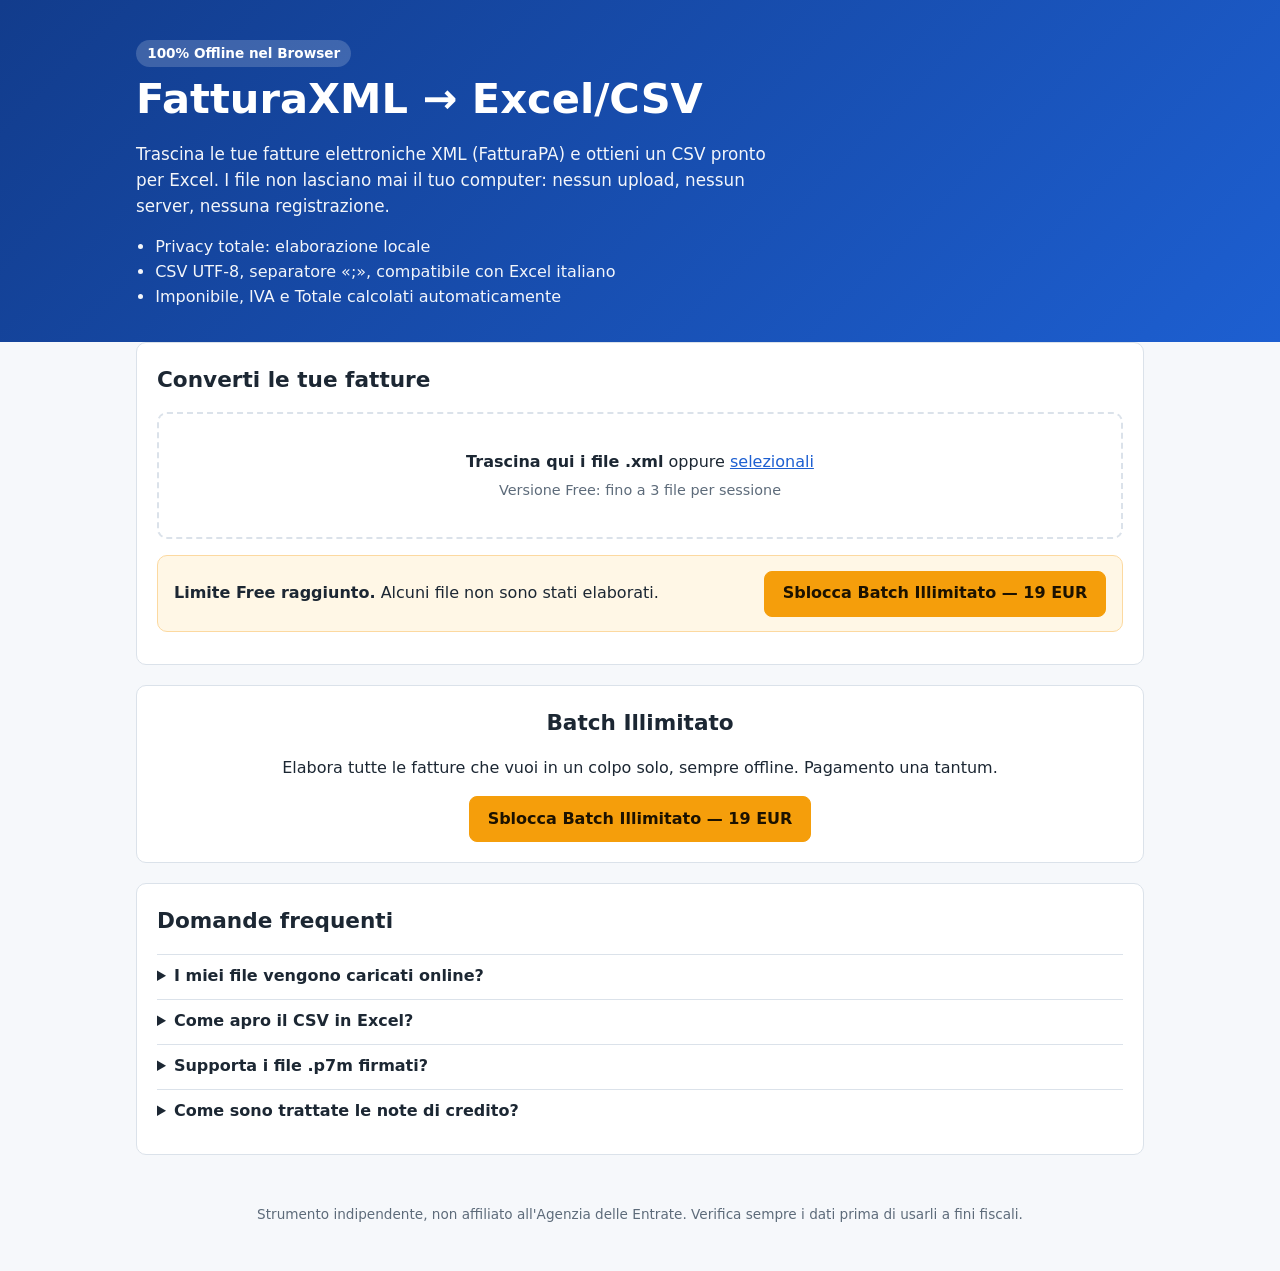
==== index.html @ 77ee7566 "feat(phase2): add FatturaXML -> Excel/CSV static web micro-tool" ====
<!DOCTYPE html>
<html lang="it">
<head>
  <meta charset="utf-8">
  <meta name="viewport" content="width=device-width, initial-scale=1">
  <title>FatturaXML → Excel/CSV — 100% Offline nel Browser</title>
  <meta name="description" content="Converti le fatture elettroniche XML (FatturaPA) in CSV per Excel direttamente nel browser. Nessun upload, nessun server.">
  <link rel="stylesheet" href="style.css">
</head>
<body>
  <header class="hero">
    <div class="container">
      <p class="badge">100% Offline nel Browser</p>
      <h1>FatturaXML → Excel/CSV</h1>
      <p class="lead">Trascina le tue fatture elettroniche XML (FatturaPA) e ottieni un CSV pronto per Excel.
        I file non lasciano mai il tuo computer: nessun upload, nessun server, nessuna registrazione.</p>
      <ul class="features">
        <li>Privacy totale: elaborazione locale</li>
        <li>CSV UTF-8, separatore «;», compatibile con Excel italiano</li>
        <li>Imponibile, IVA e Totale calcolati automaticamente</li>
      </ul>
    </div>
  </header>

  <main class="container">
    <section class="tool" aria-labelledby="tool-title">
      <h2 id="tool-title">Converti le tue fatture</h2>

      <div id="dropzone" class="dropzone" tabindex="0" role="button"
           aria-label="Trascina qui i file XML o premi per selezionarli">
        <p><strong>Trascina qui i file .xml</strong> oppure <span class="link">selezionali</span></p>
        <p class="hint">Versione Free: fino a <span id="free-limit">3</span> file per sessione</p>
        <input id="file-input" type="file" accept=".xml,text/xml,application/xml" multiple hidden>
      </div>

      <div id="banner" class="banner" hidden>
        <p><strong>Limite Free raggiunto.</strong> Alcuni file non sono stati elaborati.</p>
        <a class="btn btn-pro" href="#unlock-pro">Sblocca Batch Illimitato — 19 EUR</a>
      </div>

      <ul id="errors" class="errors" aria-live="polite"></ul>

      <div id="results" hidden>
        <div class="table-wrap">
          <table>
            <thead>
              <tr>
                <th>File</th><th>Tipo</th><th>Numero</th><th>Data</th>
                <th>Cedente</th><th>P.IVA / CF</th>
                <th class="num">Imponibile</th><th class="num">IVA</th><th class="num">Totale</th>
              </tr>
            </thead>
            <tbody id="rows"></tbody>
            <tfoot>
              <tr>
                <td colspan="6">Totali (<span id="count">0</span> documenti)</td>
                <td class="num" id="tot-imponibile">0,00</td>
                <td class="num" id="tot-iva">0,00</td>
                <td class="num" id="tot-totale">0,00</td>
              </tr>
            </tfoot>
          </table>
        </div>
        <div class="actions">
          <button id="export" class="btn btn-primary" type="button">Esporta CSV (Excel)</button>
          <button id="clear" class="btn" type="button">Svuota</button>
        </div>
      </div>
    </section>

    <section class="promo" id="unlock-pro">
      <h2>Batch Illimitato</h2>
      <p>Elabora tutte le fatture che vuoi in un colpo solo, sempre offline. Pagamento una tantum.</p>
      <a class="btn btn-pro" href="#unlock-pro">Sblocca Batch Illimitato — 19 EUR</a>
    </section>

    <section class="faq">
      <h2>Domande frequenti</h2>
      <details><summary>I miei file vengono caricati online?</summary>
        <p>No. Il parsing avviene nel tuo browser; puoi anche scollegarti da internet dopo aver aperto la pagina.</p></details>
      <details><summary>Come apro il CSV in Excel?</summary>
        <p>Doppio clic sul file: il BOM UTF-8 e il separatore «;» fanno aprire correttamente accenti e colonne.</p></details>
      <details><summary>Supporta i file .p7m firmati?</summary>
        <p>No, solo XML FatturaPA in chiaro. Estrai prima l'XML dal file firmato.</p></details>
      <details><summary>Come sono trattate le note di credito?</summary>
        <p>Gli importi sono riportati come nel file, senza cambiare segno; il tipo documento (es. TD04) è nella colonna «Tipo».</p></details>
    </section>
  </main>

  <footer class="footer"><div class="container">
    <p>Strumento indipendente, non affiliato all'Agenzia delle Entrate. Verifica sempre i dati prima di usarli a fini fiscali.</p>
  </div></footer>

  <script src="app.js"></script>
</body>
</html>
---- style.css ----
:root {
  --bg: #f6f8fb; --surface: #fff; --text: #1c2733; --muted: #5d6b7a;
  --border: #dbe2ea; --primary: #1d5fd1; --primary-dark: #164aa6;
  --accent: #f59e0b; --accent-dark: #d97706; --danger: #b42318; --radius: 10px;
}
* { box-sizing: border-box; }
body {
  margin: 0; background: var(--bg); color: var(--text); line-height: 1.55;
  font-family: system-ui, -apple-system, "Segoe UI", Roboto, sans-serif;
}
.container { max-width: 1040px; margin: 0 auto; padding: 0 1rem; }
h1 { font-size: clamp(1.8rem, 5vw, 2.6rem); margin: .4rem 0; line-height: 1.2; }
h2 { font-size: 1.35rem; margin: 0 0 1rem; }

.hero { background: linear-gradient(135deg, #123c8c, var(--primary)); color: #fff; padding: 2.5rem 0 2rem; }
.badge { display: inline-block; margin: 0; padding: .2rem .7rem; border-radius: 999px;
  background: rgba(255, 255, 255, .18); font-size: .85rem; font-weight: 600; }
.lead { max-width: 640px; font-size: 1.05rem; opacity: .95; }
.features { padding-left: 1.2rem; margin: 1rem 0 0; opacity: .95; }

main { padding-top: 1.5rem; padding-bottom: 2rem; }
.tool, .promo, .faq {
  background: var(--surface); border: 1px solid var(--border);
  border-radius: var(--radius); padding: 1.25rem; margin-bottom: 1.25rem;
}

.dropzone {
  border: 2px dashed var(--border); border-radius: var(--radius); padding: 2rem 1rem;
  text-align: center; cursor: pointer; transition: border-color .15s, background .15s;
}
.dropzone p { margin: .25rem 0; }
.dropzone:hover, .dropzone:focus-visible, .dropzone.dragover {
  border-color: var(--primary); background: #eef4ff; outline: none;
}
.link { color: var(--primary); text-decoration: underline; }
.hint { color: var(--muted); font-size: .9rem; }

.banner {
  margin-top: 1rem; padding: .9rem 1rem; border-radius: var(--radius);
  background: #fff7e6; border: 1px solid #fcd9a0;
  display: flex; flex-wrap: wrap; gap: .75rem; align-items: center; justify-content: space-between;
}
.banner p { margin: 0; }
.errors { list-style: none; padding: 0; margin: .75rem 0 0; color: var(--danger); font-size: .92rem; }

.btn {
  display: inline-block; padding: .6rem 1.1rem; border-radius: 8px; border: 1px solid var(--border);
  background: var(--surface); color: var(--text); font: inherit; font-weight: 600;
  text-decoration: none; cursor: pointer;
}
.btn:hover { background: #eef2f7; }
.btn-primary { background: var(--primary); border-color: var(--primary); color: #fff; }
.btn-primary:hover { background: var(--primary-dark); }
.btn-pro { background: var(--accent); border-color: var(--accent); color: #1c1200; }
.btn-pro:hover { background: var(--accent-dark); }
.actions { display: flex; flex-wrap: wrap; gap: .6rem; margin-top: 1rem; }

#results { margin-top: 1.25rem; }
.table-wrap { overflow-x: auto; border: 1px solid var(--border); border-radius: var(--radius); }
table { width: 100%; border-collapse: collapse; font-size: .92rem; min-width: 760px; }
th, td { padding: .55rem .7rem; text-align: left; border-bottom: 1px solid var(--border); white-space: nowrap; }
thead th { background: #eef2f7; font-weight: 700; }
tbody tr:nth-child(even) { background: #fafbfd; }
td.cedente { white-space: normal; min-width: 160px; }
.num { text-align: right; font-variant-numeric: tabular-nums; }
tfoot td { font-weight: 700; background: #eef4ff; border-bottom: 0; }

.promo { text-align: center; }
.faq details { border-top: 1px solid var(--border); padding: .6rem 0; }
.faq summary { cursor: pointer; font-weight: 600; }
.faq p { color: var(--muted); margin: .5rem 0 0; }
.footer { color: var(--muted); font-size: .85rem; padding: 1rem 0 2rem; text-align: center; }

@media (max-width: 600px) {
  .hero { padding: 1.75rem 0 1.5rem; }
  .banner { flex-direction: column; align-items: stretch; text-align: center; }
  .actions .btn { flex: 1 1 100%; text-align: center; }
  .tool, .promo, .faq { padding: 1rem; }
}
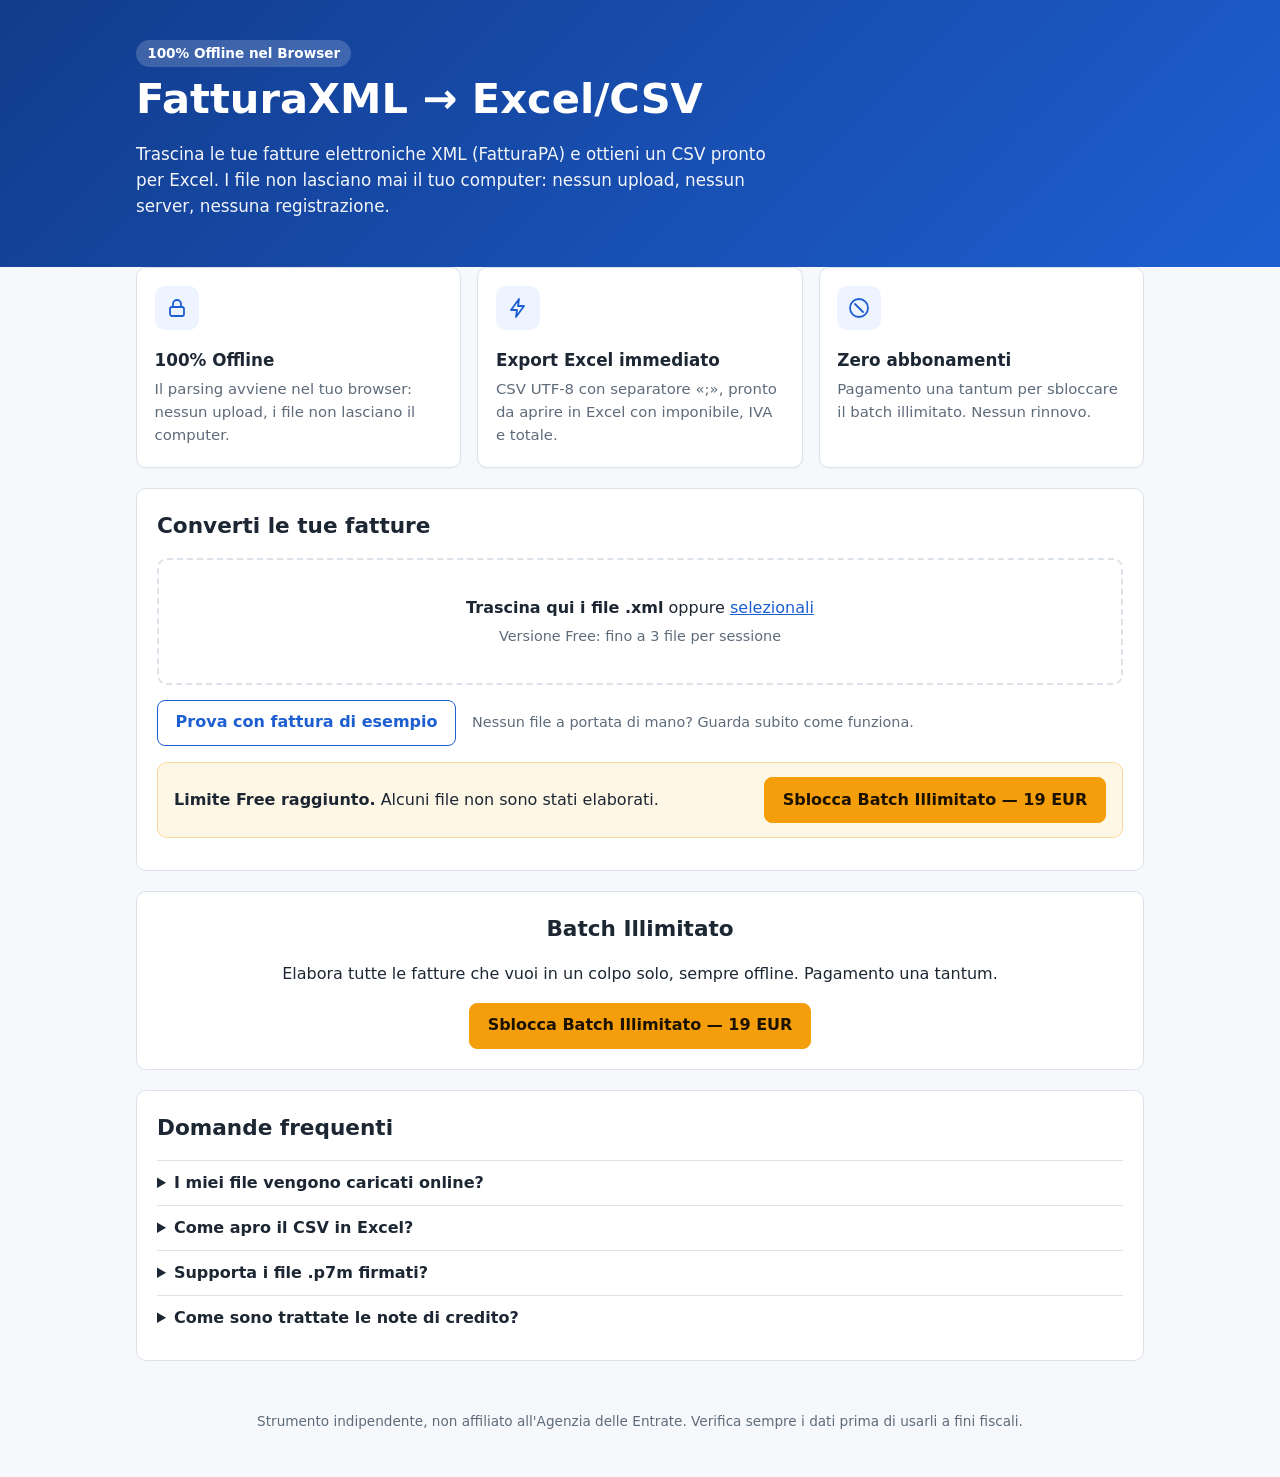
==== commit 06247108: "feat(phase2): add sample invoice button, SVG feature cards, and SEO meta tags" ====
--- a/index.html
+++ b/index.html
@@ -5,6 +5,12 @@
   <meta name="viewport" content="width=device-width, initial-scale=1">
   <title>FatturaXML → Excel/CSV — 100% Offline nel Browser</title>
   <meta name="description" content="Converti le fatture elettroniche XML (FatturaPA) in CSV per Excel direttamente nel browser. Nessun upload, nessun server.">
+  <meta name="robots" content="index, follow">
+  <meta property="og:type" content="website">
+  <meta property="og:locale" content="it_IT">
+  <meta property="og:title" content="FatturaXML → Excel/CSV — 100% Offline nel Browser">
+  <meta property="og:description" content="Converti le fatture elettroniche XML (FatturaPA) in CSV per Excel direttamente nel browser. Nessun upload, nessun abbonamento.">
+  <meta name="twitter:card" content="summary">
   <link rel="stylesheet" href="style.css">
 </head>
 <body>
@@ -14,15 +20,28 @@
       <h1>FatturaXML → Excel/CSV</h1>
       <p class="lead">Trascina le tue fatture elettroniche XML (FatturaPA) e ottieni un CSV pronto per Excel.
         I file non lasciano mai il tuo computer: nessun upload, nessun server, nessuna registrazione.</p>
-      <ul class="features">
-        <li>Privacy totale: elaborazione locale</li>
-        <li>CSV UTF-8, separatore «;», compatibile con Excel italiano</li>
-        <li>Imponibile, IVA e Totale calcolati automaticamente</li>
-      </ul>
     </div>
   </header>
 
   <main class="container">
+    <section class="strengths" aria-label="Punti di forza">
+      <article class="card">
+        <svg class="icon" viewBox="0 0 24 24" aria-hidden="true"><rect x="5" y="11" width="14" height="9" rx="2"/><path d="M8 11V8a4 4 0 0 1 8 0v3"/></svg>
+        <h3>100% Offline</h3>
+        <p>Il parsing avviene nel tuo browser: nessun upload, i file non lasciano il computer.</p>
+      </article>
+      <article class="card">
+        <svg class="icon" viewBox="0 0 24 24" aria-hidden="true"><path d="M13 3 5 14h6l-1 7 8-11h-6z"/></svg>
+        <h3>Export Excel immediato</h3>
+        <p>CSV UTF-8 con separatore «;», pronto da aprire in Excel con imponibile, IVA e totale.</p>
+      </article>
+      <article class="card">
+        <svg class="icon" viewBox="0 0 24 24" aria-hidden="true"><circle cx="12" cy="12" r="9"/><path d="m8 8 8 8"/></svg>
+        <h3>Zero abbonamenti</h3>
+        <p>Pagamento una tantum per sbloccare il batch illimitato. Nessun rinnovo.</p>
+      </article>
+    </section>
+
     <section class="tool" aria-labelledby="tool-title">
       <h2 id="tool-title">Converti le tue fatture</h2>
 
@@ -32,10 +51,14 @@
         <p class="hint">Versione Free: fino a <span id="free-limit">3</span> file per sessione</p>
         <input id="file-input" type="file" accept=".xml,text/xml,application/xml" multiple hidden>
       </div>
+      <div class="sample-row">
+        <button id="sample" class="btn btn-secondary" type="button">Prova con fattura di esempio</button>
+        <span class="hint">Nessun file a portata di mano? Guarda subito come funziona.</span>
+      </div>
 
       <div id="banner" class="banner" hidden>
         <p><strong>Limite Free raggiunto.</strong> Alcuni file non sono stati elaborati.</p>
-        <a class="btn btn-pro" href="#unlock-pro">Sblocca Batch Illimitato — 19 EUR</a>
+        <a class="btn btn-pro" href="https://buy.stripe.com/3cI14q2vE1YC8L1fOeeAg05">Sblocca Batch Illimitato — 19 EUR</a>
       </div>
 
       <ul id="errors" class="errors" aria-live="polite"></ul>
@@ -71,7 +94,7 @@
     <section class="promo" id="unlock-pro">
       <h2>Batch Illimitato</h2>
       <p>Elabora tutte le fatture che vuoi in un colpo solo, sempre offline. Pagamento una tantum.</p>
-      <a class="btn btn-pro" href="#unlock-pro">Sblocca Batch Illimitato — 19 EUR</a>
+      <a class="btn btn-pro" href="https://buy.stripe.com/3cI14q2vE1YC8L1fOeeAg05">Sblocca Batch Illimitato — 19 EUR</a>
     </section>
 
     <section class="faq">
--- a/style.css
+++ b/style.css
@@ -16,9 +16,19 @@
 .badge { display: inline-block; margin: 0; padding: .2rem .7rem; border-radius: 999px;
   background: rgba(255, 255, 255, .18); font-size: .85rem; font-weight: 600; }
 .lead { max-width: 640px; font-size: 1.05rem; opacity: .95; }
-.features { padding-left: 1.2rem; margin: 1rem 0 0; opacity: .95; }
 
 main { padding-top: 1.5rem; padding-bottom: 2rem; }
+.strengths { display: grid; grid-template-columns: repeat(3, 1fr); gap: 1rem; margin-bottom: 1.25rem; }
+.card {
+  background: var(--surface); border: 1px solid var(--border); border-radius: var(--radius);
+  padding: 1.1rem 1.1rem 1.2rem; box-shadow: 0 1px 2px rgba(16, 24, 40, .04);
+}
+.card h3 { margin: .6rem 0 .3rem; font-size: 1.05rem; }
+.card p { margin: 0; color: var(--muted); font-size: .93rem; }
+.icon {
+  width: 44px; height: 44px; padding: 10px; border-radius: 10px; background: #eef4ff;
+  fill: none; stroke: var(--primary); stroke-width: 1.8; stroke-linecap: round; stroke-linejoin: round;
+}
 .tool, .promo, .faq {
   background: var(--surface); border: 1px solid var(--border);
   border-radius: var(--radius); padding: 1.25rem; margin-bottom: 1.25rem;
@@ -51,6 +61,11 @@
 .btn:hover { background: #eef2f7; }
 .btn-primary { background: var(--primary); border-color: var(--primary); color: #fff; }
 .btn-primary:hover { background: var(--primary-dark); }
+.btn-secondary { background: transparent; border-color: var(--primary); color: var(--primary); }
+.btn-secondary:hover { background: #eef4ff; }
+.btn:focus-visible { outline: 2px solid var(--primary); outline-offset: 2px; }
+.sample-row { display: flex; flex-wrap: wrap; gap: .6rem 1rem; align-items: center; margin-top: .9rem; }
+.sample-row .hint { margin: 0; }
 .btn-pro { background: var(--accent); border-color: var(--accent); color: #1c1200; }
 .btn-pro:hover { background: var(--accent-dark); }
 .actions { display: flex; flex-wrap: wrap; gap: .6rem; margin-top: 1rem; }
@@ -71,7 +86,11 @@
 .faq p { color: var(--muted); margin: .5rem 0 0; }
 .footer { color: var(--muted); font-size: .85rem; padding: 1rem 0 2rem; text-align: center; }
 
+@media (max-width: 800px) {
+  .strengths { grid-template-columns: 1fr; }
+}
 @media (max-width: 600px) {
+  .sample-row { flex-direction: column; align-items: stretch; text-align: center; }
   .hero { padding: 1.75rem 0 1.5rem; }
   .banner { flex-direction: column; align-items: stretch; text-align: center; }
   .actions .btn { flex: 1 1 100%; text-align: center; }
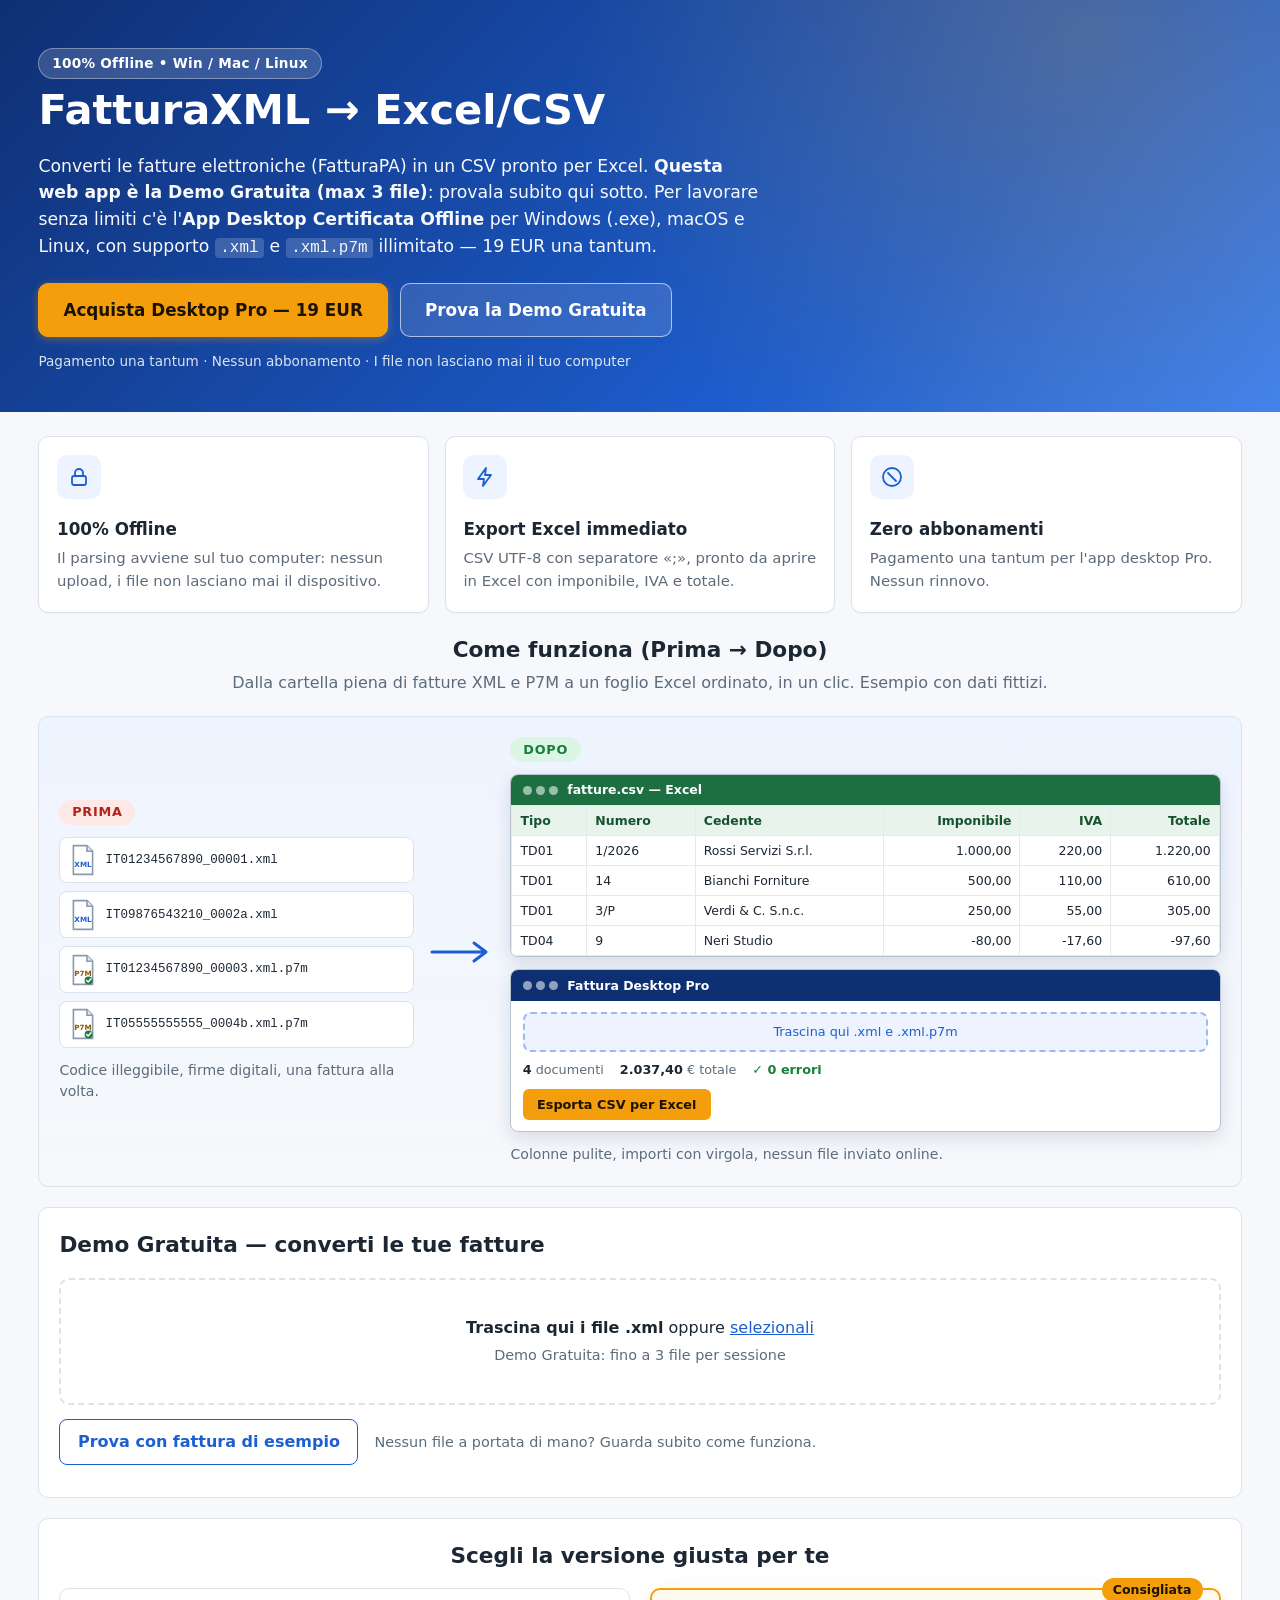
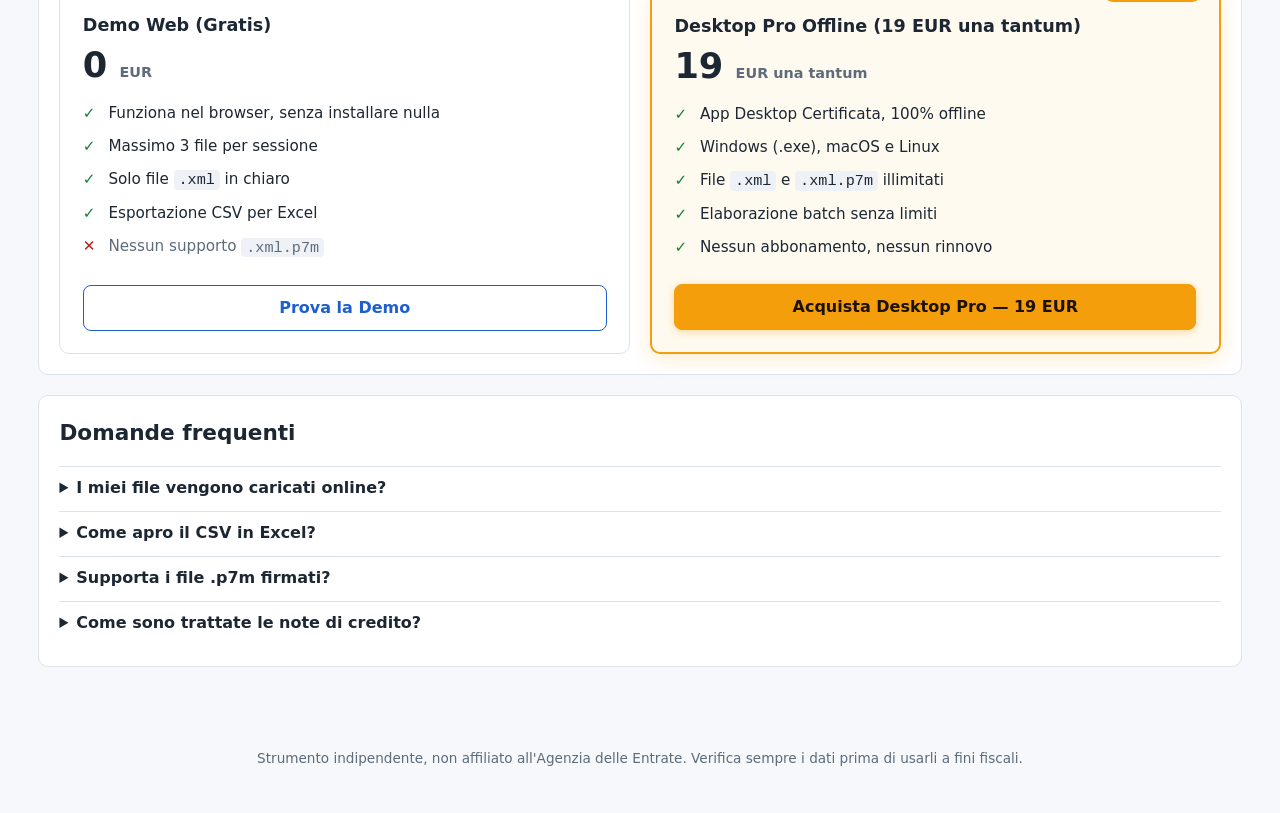
==== commit 60bf1d40: "feat(phase2): add fattura_desktop Pro converter, update docs UI, SPEC and README" ====
--- a/index.html
+++ b/index.html
@@ -3,23 +3,30 @@
 <head>
   <meta charset="utf-8">
   <meta name="viewport" content="width=device-width, initial-scale=1">
-  <title>FatturaXML → Excel/CSV — 100% Offline nel Browser</title>
-  <meta name="description" content="Converti le fatture elettroniche XML (FatturaPA) in CSV per Excel direttamente nel browser. Nessun upload, nessun server.">
+  <title>FatturaXML → Excel/CSV — Demo Gratuita e App Desktop Offline</title>
+  <meta name="description" content="Prova gratis la conversione di fatture elettroniche XML in CSV/Excel (max 3 file). Versione Pro da 19 EUR: app desktop offline per Windows, macOS e Linux, .xml e .xml.p7m illimitati.">
   <meta name="robots" content="index, follow">
   <meta property="og:type" content="website">
   <meta property="og:locale" content="it_IT">
-  <meta property="og:title" content="FatturaXML → Excel/CSV — 100% Offline nel Browser">
-  <meta property="og:description" content="Converti le fatture elettroniche XML (FatturaPA) in CSV per Excel direttamente nel browser. Nessun upload, nessun abbonamento.">
+  <meta property="og:title" content="FatturaXML → Excel/CSV — Demo Gratuita e App Desktop Offline">
+  <meta property="og:description" content="Demo web gratuita (max 3 file) e app desktop Pro offline da 19 EUR una tantum per Windows, macOS e Linux. Nessun abbonamento.">
   <meta name="twitter:card" content="summary">
   <link rel="stylesheet" href="style.css">
 </head>
 <body>
   <header class="hero">
     <div class="container">
-      <p class="badge">100% Offline nel Browser</p>
+      <p class="badge">100% Offline • Win / Mac / Linux</p>
       <h1>FatturaXML → Excel/CSV</h1>
-      <p class="lead">Trascina le tue fatture elettroniche XML (FatturaPA) e ottieni un CSV pronto per Excel.
-        I file non lasciano mai il tuo computer: nessun upload, nessun server, nessuna registrazione.</p>
+      <p class="lead">Converti le fatture elettroniche (FatturaPA) in un CSV pronto per Excel.
+        <strong>Questa web app è la Demo Gratuita (max 3 file)</strong>: provala subito qui sotto.
+        Per lavorare senza limiti c'è l'<strong>App Desktop Certificata Offline</strong> per Windows (.exe),
+        macOS e Linux, con supporto <code>.xml</code> e <code>.xml.p7m</code> illimitato — 19&nbsp;EUR una tantum.</p>
+      <div class="hero-cta">
+        <a class="btn btn-pro btn-lg" href="https://buy.stripe.com/3cI14q2vE1YC8L1fOeeAg05">Acquista Desktop Pro — 19 EUR</a>
+        <a class="btn btn-ghost btn-lg" href="#tool-title">Prova la Demo Gratuita</a>
+      </div>
+      <p class="hero-note">Pagamento una tantum · Nessun abbonamento · I file non lasciano mai il tuo computer</p>
     </div>
   </header>
 
@@ -28,7 +35,7 @@
       <article class="card">
         <svg class="icon" viewBox="0 0 24 24" aria-hidden="true"><rect x="5" y="11" width="14" height="9" rx="2"/><path d="M8 11V8a4 4 0 0 1 8 0v3"/></svg>
         <h3>100% Offline</h3>
-        <p>Il parsing avviene nel tuo browser: nessun upload, i file non lasciano il computer.</p>
+        <p>Il parsing avviene sul tuo computer: nessun upload, i file non lasciano mai il dispositivo.</p>
       </article>
       <article class="card">
         <svg class="icon" viewBox="0 0 24 24" aria-hidden="true"><path d="M13 3 5 14h6l-1 7 8-11h-6z"/></svg>
@@ -38,17 +45,62 @@
       <article class="card">
         <svg class="icon" viewBox="0 0 24 24" aria-hidden="true"><circle cx="12" cy="12" r="9"/><path d="m8 8 8 8"/></svg>
         <h3>Zero abbonamenti</h3>
-        <p>Pagamento una tantum per sbloccare il batch illimitato. Nessun rinnovo.</p>
+        <p>Pagamento una tantum per l'app desktop Pro. Nessun rinnovo.</p>
       </article>
     </section>
 
+    <section class="how" aria-labelledby="how-title">
+      <h2 id="how-title">Come funziona (Prima → Dopo)</h2>
+      <p class="how-intro">Dalla cartella piena di fatture XML e P7M a un foglio Excel ordinato, in un clic.
+        Esempio con dati fittizi.</p>
+      <figure class="flow" aria-label="Prima: file .xml e .xml.p7m. Dopo: tabella Excel e finestra Desktop Pro con gli stessi dati.">
+        <div class="flow-step" aria-hidden="true">
+          <p class="flow-label flow-before">Prima</p>
+          <ul class="files">
+            <li><svg viewBox="0 0 32 40"><path class="doc" d="M4 2h17l7 7v29H4z"/><path class="fold" d="M21 2v7h7"/><text x="16" y="29" text-anchor="middle">XML</text></svg><span>IT01234567890_00001.xml</span></li>
+            <li><svg viewBox="0 0 32 40"><path class="doc" d="M4 2h17l7 7v29H4z"/><path class="fold" d="M21 2v7h7"/><text x="16" y="29" text-anchor="middle">XML</text></svg><span>IT09876543210_0002a.xml</span></li>
+            <li class="signed"><svg viewBox="0 0 32 40"><path class="doc" d="M4 2h17l7 7v29H4z"/><path class="fold" d="M21 2v7h7"/><text x="16" y="27" text-anchor="middle">P7M</text><circle class="seal" cx="23" cy="33" r="5"/><path class="tick" d="m20.5 33 2 2 3.5-4"/></svg><span>IT01234567890_00003.xml.p7m</span></li>
+            <li class="signed"><svg viewBox="0 0 32 40"><path class="doc" d="M4 2h17l7 7v29H4z"/><path class="fold" d="M21 2v7h7"/><text x="16" y="27" text-anchor="middle">P7M</text><circle class="seal" cx="23" cy="33" r="5"/><path class="tick" d="m20.5 33 2 2 3.5-4"/></svg><span>IT05555555555_0004b.xml.p7m</span></li>
+          </ul>
+          <p class="flow-cap">Codice illeggibile, firme digitali, una fattura alla volta.</p>
+        </div>
+
+        <svg class="flow-arrow" viewBox="0 0 64 24" aria-hidden="true"><path d="M2 12h54m-12-9 12 9-12 9"/></svg>
+
+        <div class="flow-step" aria-hidden="true">
+          <p class="flow-label flow-after">Dopo</p>
+          <div class="mock sheet">
+            <div class="mock-bar sheet-bar"><span class="dots"><i></i><i></i><i></i></span>fatture.csv — Excel</div>
+            <table class="mock-table">
+              <thead><tr><th>Tipo</th><th>Numero</th><th>Cedente</th><th class="num">Imponibile</th><th class="num">IVA</th><th class="num">Totale</th></tr></thead>
+              <tbody>
+                <tr><td>TD01</td><td>1/2026</td><td>Rossi Servizi S.r.l.</td><td class="num">1.000,00</td><td class="num">220,00</td><td class="num">1.220,00</td></tr>
+                <tr><td>TD01</td><td>14</td><td>Bianchi Forniture</td><td class="num">500,00</td><td class="num">110,00</td><td class="num">610,00</td></tr>
+                <tr><td>TD01</td><td>3/P</td><td>Verdi &amp; C. S.n.c.</td><td class="num">250,00</td><td class="num">55,00</td><td class="num">305,00</td></tr>
+                <tr><td>TD04</td><td>9</td><td>Neri Studio</td><td class="num">-80,00</td><td class="num">-17,60</td><td class="num">-97,60</td></tr>
+              </tbody>
+            </table>
+          </div>
+          <div class="mock app">
+            <div class="mock-bar app-bar"><span class="dots"><i></i><i></i><i></i></span>Fattura Desktop Pro</div>
+            <div class="app-body">
+              <div class="app-drop">Trascina qui .xml e .xml.p7m</div>
+              <div class="app-stats"><span><b>4</b> documenti</span><span><b>2.037,40</b> € totale</span><span class="ok">✓ 0 errori</span></div>
+              <div class="app-btn">Esporta CSV per Excel</div>
+            </div>
+          </div>
+          <p class="flow-cap">Colonne pulite, importi con virgola, nessun file inviato online.</p>
+        </div>
+      </figure>
+    </section>
+
     <section class="tool" aria-labelledby="tool-title">
-      <h2 id="tool-title">Converti le tue fatture</h2>
+      <h2 id="tool-title">Demo Gratuita — converti le tue fatture</h2>
 
       <div id="dropzone" class="dropzone" tabindex="0" role="button"
            aria-label="Trascina qui i file XML o premi per selezionarli">
         <p><strong>Trascina qui i file .xml</strong> oppure <span class="link">selezionali</span></p>
-        <p class="hint">Versione Free: fino a <span id="free-limit">3</span> file per sessione</p>
+        <p class="hint">Demo Gratuita: fino a <span id="free-limit">3</span> file per sessione</p>
         <input id="file-input" type="file" accept=".xml,text/xml,application/xml" multiple hidden>
       </div>
       <div class="sample-row">
@@ -57,8 +109,8 @@
       </div>
 
       <div id="banner" class="banner" hidden>
-        <p><strong>Limite Free raggiunto.</strong> Alcuni file non sono stati elaborati.</p>
-        <a class="btn btn-pro" href="https://buy.stripe.com/3cI14q2vE1YC8L1fOeeAg05">Sblocca Batch Illimitato — 19 EUR</a>
+        <p><strong>Limite della Demo raggiunto.</strong> Alcuni file non sono stati elaborati.</p>
+        <a class="btn btn-pro" href="https://buy.stripe.com/3cI14q2vE1YC8L1fOeeAg05">Ottieni Desktop Pro — 19 EUR</a>
       </div>
 
       <ul id="errors" class="errors" aria-live="polite"></ul>
@@ -91,20 +143,45 @@
       </div>
     </section>
 
-    <section class="promo" id="unlock-pro">
-      <h2>Batch Illimitato</h2>
-      <p>Elabora tutte le fatture che vuoi in un colpo solo, sempre offline. Pagamento una tantum.</p>
-      <a class="btn btn-pro" href="https://buy.stripe.com/3cI14q2vE1YC8L1fOeeAg05">Sblocca Batch Illimitato — 19 EUR</a>
+    <section class="compare" id="unlock-pro" aria-labelledby="compare-title">
+      <h2 id="compare-title">Scegli la versione giusta per te</h2>
+      <div class="compare-grid">
+        <article class="plan">
+          <h3>Demo Web (Gratis)</h3>
+          <p class="price">0 <span>EUR</span></p>
+          <ul class="features">
+            <li>Funziona nel browser, senza installare nulla</li>
+            <li>Massimo 3 file per sessione</li>
+            <li>Solo file <code>.xml</code> in chiaro</li>
+            <li>Esportazione CSV per Excel</li>
+            <li class="no">Nessun supporto <code>.xml.p7m</code></li>
+          </ul>
+          <a class="btn btn-secondary btn-block" href="#tool-title">Prova la Demo</a>
+        </article>
+        <article class="plan plan-pro">
+          <p class="plan-flag">Consigliata</p>
+          <h3>Desktop Pro Offline (19 EUR una tantum)</h3>
+          <p class="price">19 <span>EUR una tantum</span></p>
+          <ul class="features">
+            <li>App Desktop Certificata, 100% offline</li>
+            <li>Windows (.exe), macOS e Linux</li>
+            <li>File <code>.xml</code> e <code>.xml.p7m</code> illimitati</li>
+            <li>Elaborazione batch senza limiti</li>
+            <li>Nessun abbonamento, nessun rinnovo</li>
+          </ul>
+          <a class="btn btn-pro btn-block" href="https://buy.stripe.com/3cI14q2vE1YC8L1fOeeAg05">Acquista Desktop Pro — 19 EUR</a>
+        </article>
+      </div>
     </section>
 
     <section class="faq">
       <h2>Domande frequenti</h2>
       <details><summary>I miei file vengono caricati online?</summary>
-        <p>No. Il parsing avviene nel tuo browser; puoi anche scollegarti da internet dopo aver aperto la pagina.</p></details>
+        <p>No. Il parsing avviene nel tuo browser (Demo) o sul tuo computer (Desktop Pro); puoi anche scollegarti da internet dopo aver aperto la pagina.</p></details>
       <details><summary>Come apro il CSV in Excel?</summary>
         <p>Doppio clic sul file: il BOM UTF-8 e il separatore «;» fanno aprire correttamente accenti e colonne.</p></details>
       <details><summary>Supporta i file .p7m firmati?</summary>
-        <p>No, solo XML FatturaPA in chiaro. Estrai prima l'XML dal file firmato.</p></details>
+        <p>La Demo Web legge solo XML FatturaPA in chiaro. L'App Desktop Pro supporta <code>.xml</code> e <code>.xml.p7m</code> senza limiti.</p></details>
       <details><summary>Come sono trattate le note di credito?</summary>
         <p>Gli importi sono riportati come nel file, senza cambiare segno; il tipo documento (es. TD04) è nella colonna «Tipo».</p></details>
     </section>
--- a/style.css
+++ b/style.css
@@ -4,18 +4,28 @@
   --accent: #f59e0b; --accent-dark: #d97706; --danger: #b42318; --radius: 10px;
 }
 * { box-sizing: border-box; }
+[hidden] { display: none !important; }
+html { scroll-behavior: smooth; }
 body {
   margin: 0; background: var(--bg); color: var(--text); line-height: 1.55;
   font-family: system-ui, -apple-system, "Segoe UI", Roboto, sans-serif;
 }
-.container { max-width: 1040px; margin: 0 auto; padding: 0 1rem; }
+.container { width: min(94%, 1240px); margin: 0 auto; }
 h1 { font-size: clamp(1.8rem, 5vw, 2.6rem); margin: .4rem 0; line-height: 1.2; }
 h2 { font-size: 1.35rem; margin: 0 0 1rem; }
 
-.hero { background: linear-gradient(135deg, #123c8c, var(--primary)); color: #fff; padding: 2.5rem 0 2rem; }
-.badge { display: inline-block; margin: 0; padding: .2rem .7rem; border-radius: 999px;
-  background: rgba(255, 255, 255, .18); font-size: .85rem; font-weight: 600; }
-.lead { max-width: 640px; font-size: 1.05rem; opacity: .95; }
+.hero {
+  background: radial-gradient(circle at 85% 10%, rgba(245, 158, 11, .22), transparent 45%),
+    linear-gradient(135deg, #0f2f73, #1d5fd1 70%, #3b82f6);
+  color: #fff; padding: 3rem 0 2.5rem;
+}
+.badge { display: inline-block; margin: 0; padding: .25rem .8rem; border-radius: 999px;
+  background: rgba(255, 255, 255, .16); border: 1px solid rgba(255, 255, 255, .35);
+  font-size: .85rem; font-weight: 600; letter-spacing: .02em; }
+.lead { max-width: 720px; font-size: 1.08rem; opacity: .97; }
+.lead code { background: rgba(255, 255, 255, .18); padding: .05rem .35rem; border-radius: 4px; font-size: .92em; }
+.hero-cta { display: flex; flex-wrap: wrap; gap: .75rem; margin-top: 1.4rem; }
+.hero-note { margin: .9rem 0 0; font-size: .85rem; opacity: .85; }
 
 main { padding-top: 1.5rem; padding-bottom: 2rem; }
 .strengths { display: grid; grid-template-columns: repeat(3, 1fr); gap: 1rem; margin-bottom: 1.25rem; }
@@ -29,7 +39,71 @@
   width: 44px; height: 44px; padding: 10px; border-radius: 10px; background: #eef4ff;
   fill: none; stroke: var(--primary); stroke-width: 1.8; stroke-linecap: round; stroke-linejoin: round;
 }
-.tool, .promo, .faq {
+.how { margin-bottom: 1.25rem; }
+.how h2 { text-align: center; margin-bottom: .3rem; }
+.how-intro { text-align: center; color: var(--muted); margin: 0 0 1.25rem; }
+.flow {
+  display: grid; grid-template-columns: minmax(0, 1fr) 64px minmax(0, 2fr); gap: 1rem;
+  align-items: center; margin: 0; padding: 1.25rem; border-radius: var(--radius);
+  background: linear-gradient(180deg, #eef4ff, #f6f8fb); border: 1px solid var(--border);
+}
+.flow-step { display: flex; flex-direction: column; gap: .75rem; min-width: 0; }
+.flow-label {
+  align-self: flex-start; margin: 0; padding: .15rem .8rem; border-radius: 999px;
+  font-size: .8rem; font-weight: 700; letter-spacing: .06em; text-transform: uppercase;
+}
+.flow-before { background: #fde8e6; color: var(--danger); }
+.flow-after { background: #dcf5e4; color: #16803c; }
+.flow-cap { margin: 0; color: var(--muted); font-size: .88rem; }
+.flow-arrow {
+  width: 64px; height: 24px; fill: none; stroke: var(--primary); stroke-width: 3;
+  stroke-linecap: round; stroke-linejoin: round;
+}
+.files { list-style: none; margin: 0; padding: 0; display: grid; gap: .5rem; }
+.files li {
+  display: flex; align-items: center; gap: .6rem; padding: .4rem .6rem; min-width: 0;
+  background: var(--surface); border: 1px solid var(--border); border-radius: 8px;
+}
+.files svg { flex: none; width: 26px; height: 32px; }
+.files span { font: .78rem/1.3 ui-monospace, SFMono-Regular, Menlo, monospace; overflow-wrap: anywhere; }
+.files .doc { fill: #fff; stroke: #8a99ad; stroke-width: 2; }
+.files .fold { fill: #e3e9f1; stroke: #8a99ad; stroke-width: 2; }
+.files text { font: 700 9px system-ui, sans-serif; fill: var(--primary); }
+.files .signed text { fill: #8a5a00; }
+.files .seal { fill: #16803c; }
+.files .tick { fill: none; stroke: #fff; stroke-width: 1.8; stroke-linecap: round; stroke-linejoin: round; }
+
+.mock {
+  background: var(--surface); border: 1px solid #b9c4d2; border-radius: 8px; overflow: hidden;
+  box-shadow: 0 6px 18px rgba(16, 24, 40, .12);
+}
+.mock-bar {
+  display: flex; align-items: center; gap: .6rem; padding: .35rem .7rem;
+  font-size: .78rem; font-weight: 600; color: #fff;
+}
+.sheet-bar { background: #1d6f42; }
+.app-bar { background: #0f2f73; }
+.dots { display: inline-flex; gap: 4px; }
+.dots i { width: 9px; height: 9px; border-radius: 50%; background: rgba(255, 255, 255, .55); }
+.mock-table { min-width: 0; font-size: .78rem; }
+.mock-table th, .mock-table td { padding: .3rem .5rem; border: 1px solid #e3e9f1; }
+.mock-table thead th { background: #e8f3ec; color: #14532d; }
+.mock-table tbody tr:nth-child(even) { background: #fff; }
+.mock-table td:nth-child(3) { white-space: normal; }
+.app-body { display: grid; gap: .55rem; padding: .7rem; }
+.app-drop {
+  padding: .5rem; text-align: center; font-size: .8rem; color: var(--primary);
+  border: 2px dashed #9db8ea; border-radius: 8px; background: #eef4ff;
+}
+.app-stats { display: flex; flex-wrap: wrap; gap: .3rem 1rem; font-size: .8rem; color: var(--muted); }
+.app-stats b { color: var(--text); }
+.app-stats .ok { color: #16803c; font-weight: 700; }
+.app-btn {
+  justify-self: start; padding: .35rem .9rem; border-radius: 6px; font-size: .8rem;
+  font-weight: 700; background: var(--accent); color: #1c1200;
+}
+
+.tool, .compare, .faq {
   background: var(--surface); border: 1px solid var(--border);
   border-radius: var(--radius); padding: 1.25rem; margin-bottom: 1.25rem;
 }
@@ -57,8 +131,9 @@
   display: inline-block; padding: .6rem 1.1rem; border-radius: 8px; border: 1px solid var(--border);
   background: var(--surface); color: var(--text); font: inherit; font-weight: 600;
   text-decoration: none; cursor: pointer;
-}
-.btn:hover { background: #eef2f7; }
+  transition: transform .12s, box-shadow .12s, background .12s;
+}
+.btn:hover { background: #eef2f7; transform: translateY(-1px); }
 .btn-primary { background: var(--primary); border-color: var(--primary); color: #fff; }
 .btn-primary:hover { background: var(--primary-dark); }
 .btn-secondary { background: transparent; border-color: var(--primary); color: var(--primary); }
@@ -66,8 +141,12 @@
 .btn:focus-visible { outline: 2px solid var(--primary); outline-offset: 2px; }
 .sample-row { display: flex; flex-wrap: wrap; gap: .6rem 1rem; align-items: center; margin-top: .9rem; }
 .sample-row .hint { margin: 0; }
-.btn-pro { background: var(--accent); border-color: var(--accent); color: #1c1200; }
-.btn-pro:hover { background: var(--accent-dark); }
+.btn-pro { background: var(--accent); border-color: var(--accent); color: #1c1200; box-shadow: 0 2px 8px rgba(245, 158, 11, .35); }
+.btn-pro:hover { background: var(--accent-dark); box-shadow: 0 4px 14px rgba(245, 158, 11, .45); }
+.btn-lg { padding: .8rem 1.5rem; font-size: 1.05rem; border-radius: 10px; }
+.btn-block { display: block; text-align: center; }
+.btn-ghost { background: rgba(255, 255, 255, .12); border-color: rgba(255, 255, 255, .6); color: #fff; }
+.btn-ghost:hover { background: rgba(255, 255, 255, .24); }
 .actions { display: flex; flex-wrap: wrap; gap: .6rem; margin-top: 1rem; }
 
 #results { margin-top: 1.25rem; }
@@ -80,19 +159,42 @@
 .num { text-align: right; font-variant-numeric: tabular-nums; }
 tfoot td { font-weight: 700; background: #eef4ff; border-bottom: 0; }
 
-.promo { text-align: center; }
+.compare h2 { text-align: center; }
+.compare-grid { display: grid; grid-template-columns: repeat(2, 1fr); gap: 1.25rem; align-items: stretch; }
+.plan {
+  position: relative; display: flex; flex-direction: column; padding: 1.4rem;
+  border: 1px solid var(--border); border-radius: var(--radius); background: var(--surface);
+}
+.plan h3 { margin: 0 0 .4rem; font-size: 1.1rem; }
+.plan-pro { border: 2px solid var(--accent); background: #fffaf0; box-shadow: 0 6px 20px rgba(245, 158, 11, .18); }
+.plan-flag {
+  position: absolute; top: -.8rem; right: 1rem; margin: 0; padding: .15rem .7rem; border-radius: 999px;
+  background: var(--accent); color: #1c1200; font-size: .78rem; font-weight: 700;
+}
+.price { margin: 0 0 .8rem; font-size: 2.2rem; font-weight: 800; line-height: 1.1; }
+.price span { font-size: .9rem; font-weight: 600; color: var(--muted); }
+.features { list-style: none; margin: 0 0 1.2rem; padding: 0; flex: 1; }
+.features li { position: relative; padding: .3rem 0 .3rem 1.6rem; font-size: .95rem; }
+.features li::before { content: "✓"; position: absolute; left: 0; color: #16803c; font-weight: 700; }
+.features li.no { color: var(--muted); }
+.features li.no::before { content: "✕"; color: var(--danger); }
+.features code { background: #eef2f7; padding: .05rem .3rem; border-radius: 4px; }
+
 .faq details { border-top: 1px solid var(--border); padding: .6rem 0; }
 .faq summary { cursor: pointer; font-weight: 600; }
 .faq p { color: var(--muted); margin: .5rem 0 0; }
 .footer { color: var(--muted); font-size: .85rem; padding: 1rem 0 2rem; text-align: center; }
 
 @media (max-width: 800px) {
-  .strengths { grid-template-columns: 1fr; }
+  .strengths, .compare-grid { grid-template-columns: 1fr; }
+  .flow { grid-template-columns: 1fr; }
+  .flow-arrow { justify-self: center; transform: rotate(90deg); margin: .25rem 0; }
 }
 @media (max-width: 600px) {
   .sample-row { flex-direction: column; align-items: stretch; text-align: center; }
-  .hero { padding: 1.75rem 0 1.5rem; }
+  .hero { padding: 2rem 0 1.75rem; }
+  .hero-cta .btn { flex: 1 1 100%; text-align: center; }
   .banner { flex-direction: column; align-items: stretch; text-align: center; }
   .actions .btn { flex: 1 1 100%; text-align: center; }
-  .tool, .promo, .faq { padding: 1rem; }
-}
+  .tool, .compare, .faq { padding: 1rem; }
+}
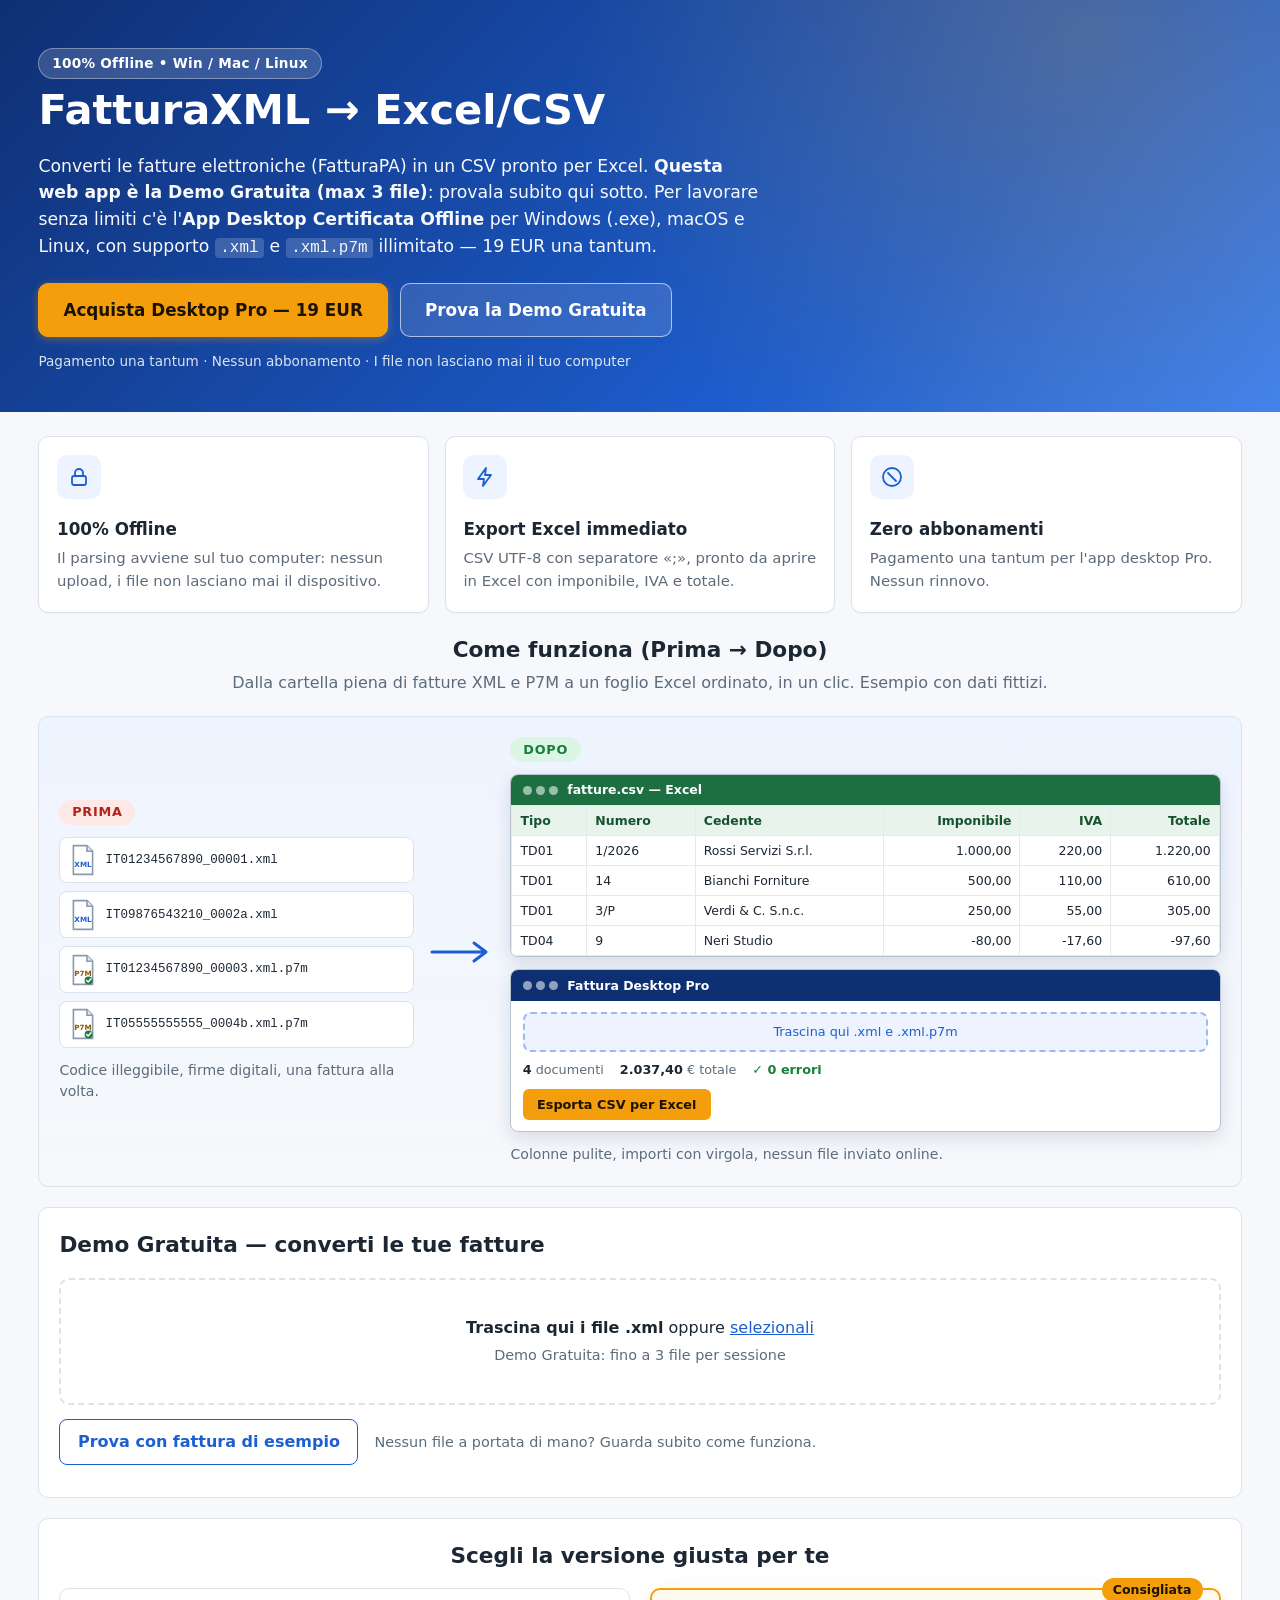
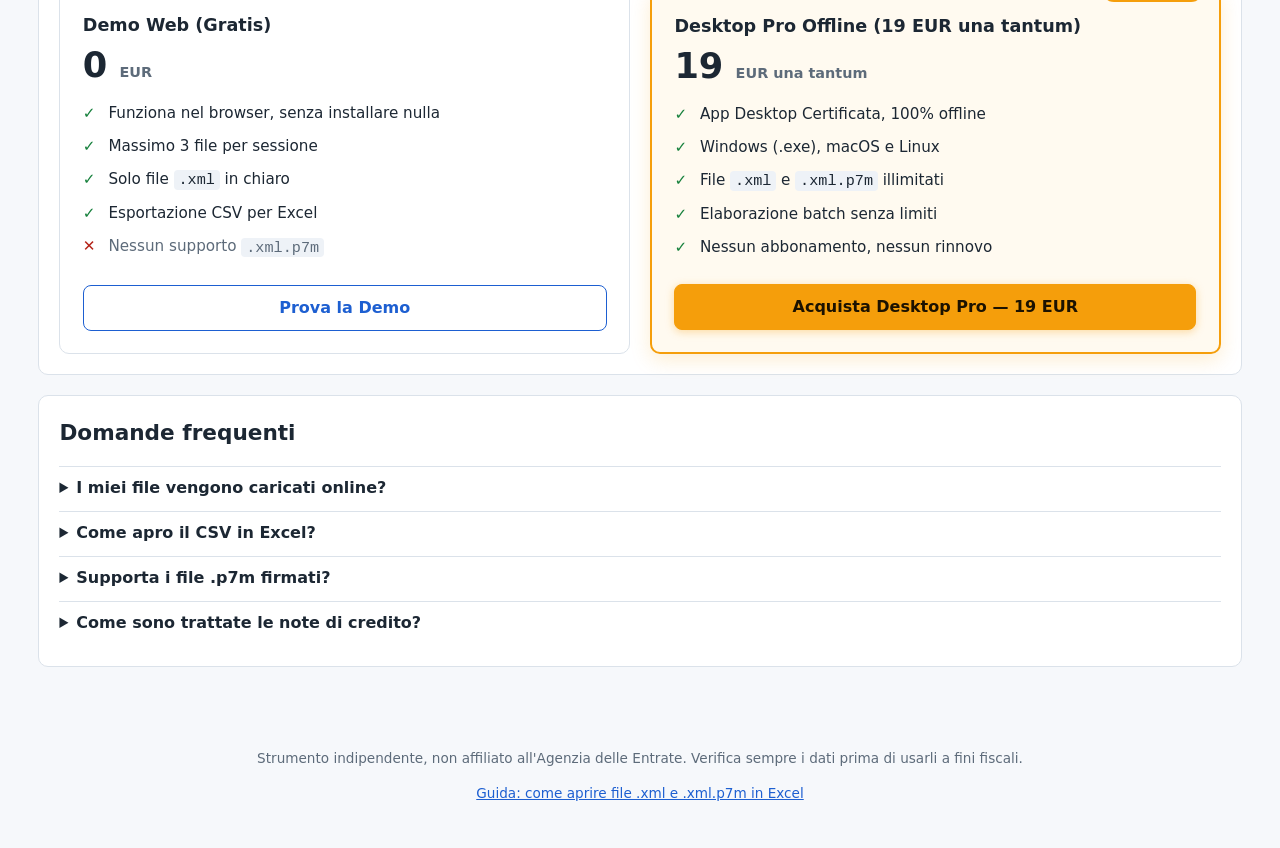
==== commit 91d60539: "feat(seo): add Italian guide page for opening XML/P7M invoices in Excel" ====
--- a/index.html
+++ b/index.html
@@ -11,6 +11,38 @@
   <meta property="og:title" content="FatturaXML → Excel/CSV — Demo Gratuita e App Desktop Offline">
   <meta property="og:description" content="Demo web gratuita (max 3 file) e app desktop Pro offline da 19 EUR una tantum per Windows, macOS e Linux. Nessun abbonamento.">
   <meta name="twitter:card" content="summary">
+  <meta property="og:url" content="https://skappax.github.io/fattura-xml-csv/">
+  <link rel="canonical" href="https://skappax.github.io/fattura-xml-csv/">
+  <script type="application/ld+json">
+  [
+    {
+      "@context": "https://schema.org",
+      "@type": "SoftwareApplication",
+      "name": "FatturaXML Desktop Pro",
+      "applicationCategory": "BusinessApplication",
+      "operatingSystem": "Windows, macOS, Linux",
+      "inLanguage": "it",
+      "url": "https://skappax.github.io/fattura-xml-csv/",
+      "description": "Converte fatture elettroniche XML e XML.P7M in CSV/Excel, 100% offline.",
+      "offers": {"@type": "Offer", "price": "19.00", "priceCurrency": "EUR"}
+    },
+    {
+      "@context": "https://schema.org",
+      "@type": "FAQPage",
+      "inLanguage": "it",
+      "mainEntity": [
+        {"@type": "Question", "name": "I miei file vengono caricati online?",
+         "acceptedAnswer": {"@type": "Answer", "text": "No. Il parsing avviene nel tuo browser (Demo) o sul tuo computer (Desktop Pro); nessun file lascia il tuo dispositivo."}},
+        {"@type": "Question", "name": "Come apro il CSV in Excel?",
+         "acceptedAnswer": {"@type": "Answer", "text": "Doppio clic sul file: il BOM UTF-8 e il separatore «;» fanno aprire correttamente accenti e colonne."}},
+        {"@type": "Question", "name": "Supporta i file .p7m firmati?",
+         "acceptedAnswer": {"@type": "Answer", "text": "La Demo Web legge solo XML FatturaPA in chiaro. L'App Desktop Pro supporta .xml e .xml.p7m senza limiti."}},
+        {"@type": "Question", "name": "Come sono trattate le note di credito?",
+         "acceptedAnswer": {"@type": "Answer", "text": "Gli importi sono riportati come nel file, senza cambiare segno; il tipo documento (es. TD04) è nella colonna «Tipo»."}}
+      ]
+    }
+  ]
+  </script>
   <link rel="stylesheet" href="style.css">
 </head>
 <body>
@@ -189,6 +221,7 @@
 
   <footer class="footer"><div class="container">
     <p>Strumento indipendente, non affiliato all'Agenzia delle Entrate. Verifica sempre i dati prima di usarli a fini fiscali.</p>
+    <p><a class="link" href="aprire-fattura-xml-p7m-excel.html">Guida: come aprire file .xml e .xml.p7m in Excel</a></p>
   </div></footer>
 
   <script src="app.js"></script>
--- a/style.css
+++ b/style.css
@@ -151,8 +151,8 @@
 
 #results { margin-top: 1.25rem; }
 .table-wrap { overflow-x: auto; border: 1px solid var(--border); border-radius: var(--radius); }
-table { width: 100%; border-collapse: collapse; font-size: .92rem; min-width: 760px; }
-th, td { padding: .55rem .7rem; text-align: left; border-bottom: 1px solid var(--border); white-space: nowrap; }
+table { width: 100%; border-collapse: collapse; font-size: .9rem; }
+th, td { padding: .5rem .55rem; text-align: left; border-bottom: 1px solid var(--border); white-space: nowrap; }
 thead th { background: #eef2f7; font-weight: 700; }
 tbody tr:nth-child(even) { background: #fafbfd; }
 td.cedente { white-space: normal; min-width: 160px; }
